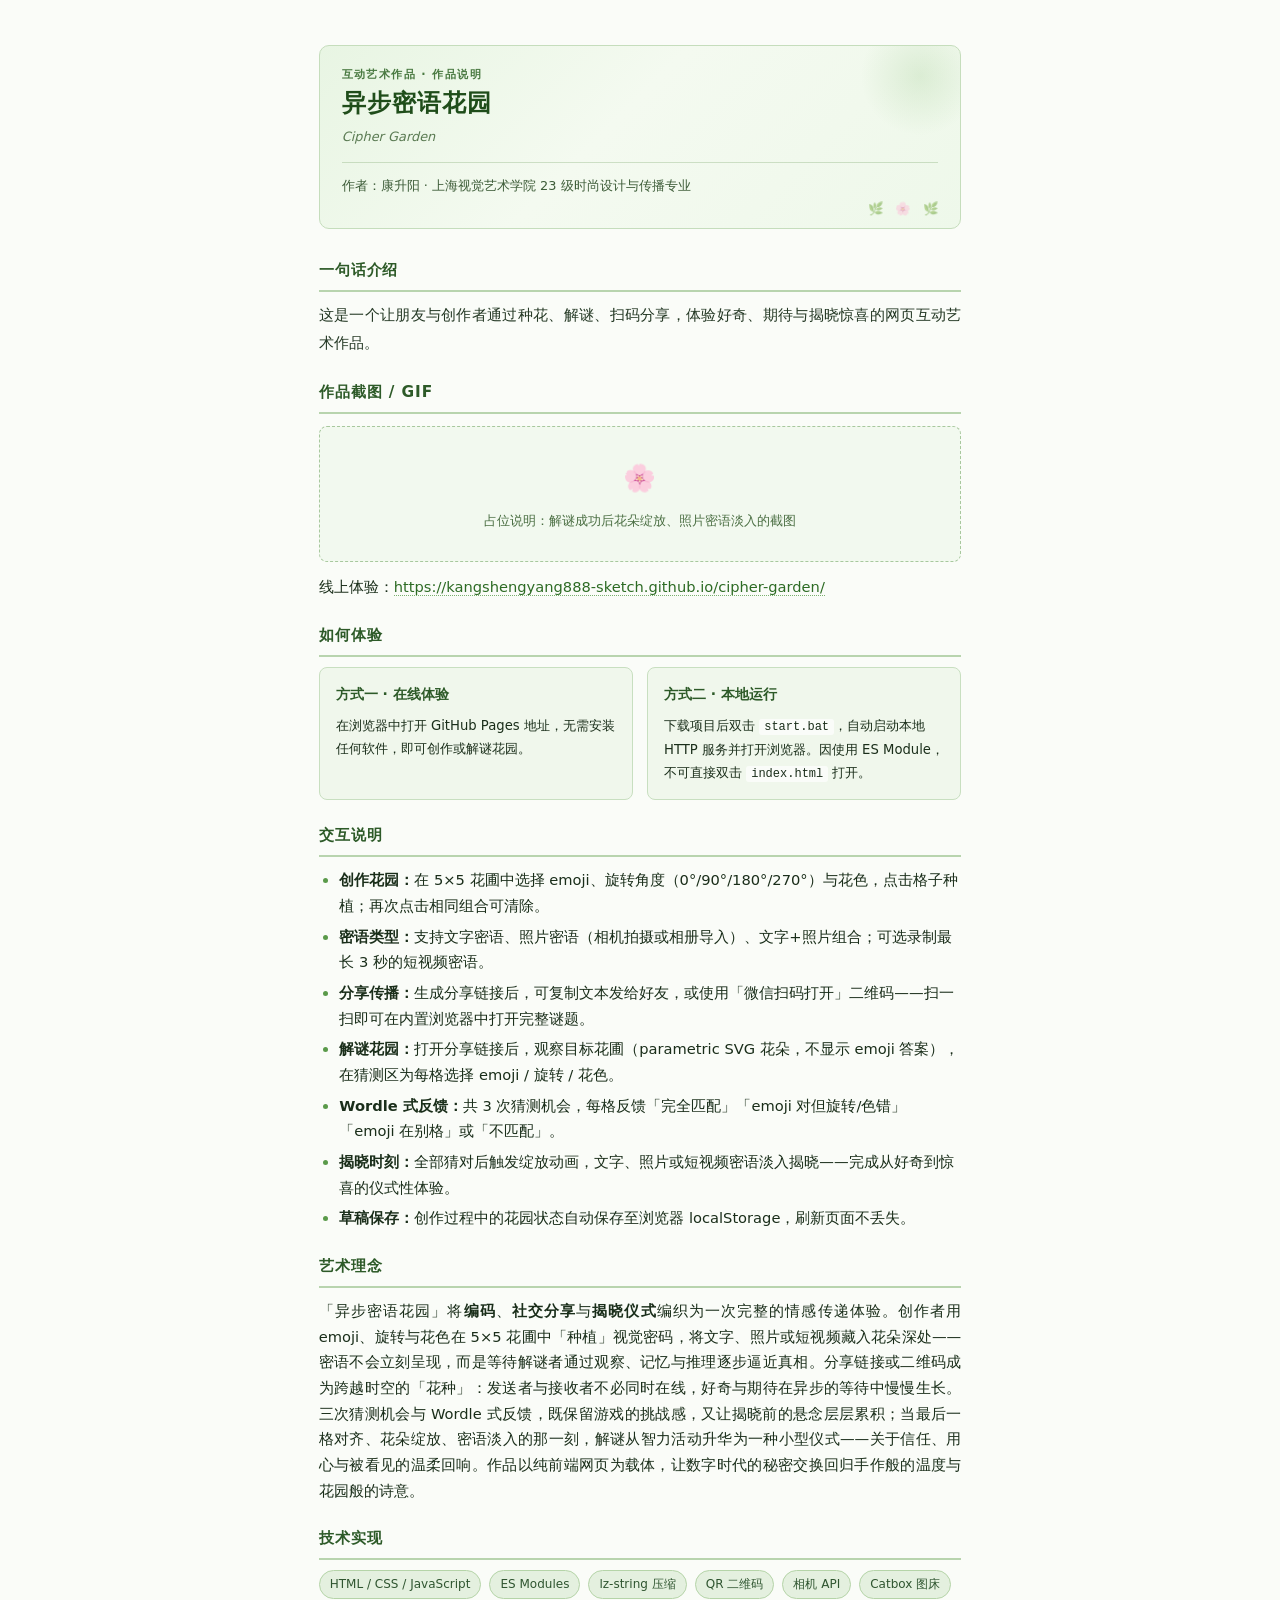
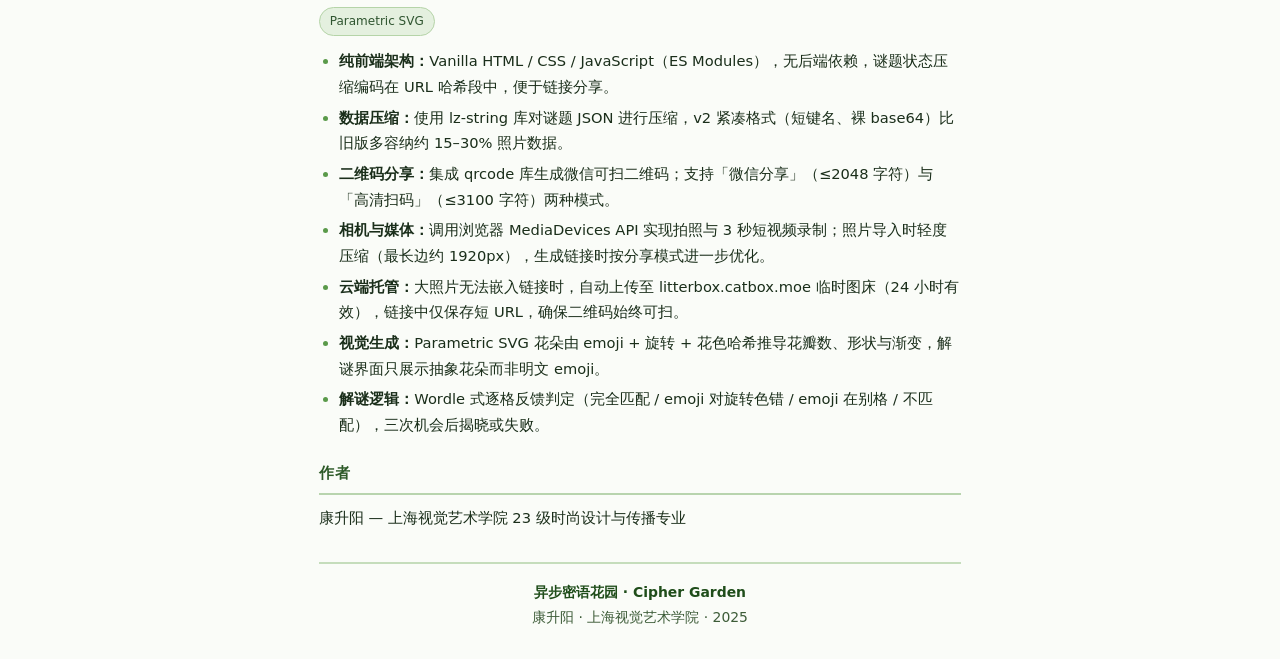
==== docs/作品说明.html @ 356e9d9a "Add print-ready project documentation for school submission. Includes Chinese HTML work description " ====
<!DOCTYPE html>
<html lang="zh-CN">
<head>
  <meta charset="UTF-8">
  <meta name="viewport" content="width=device-width, initial-scale=1.0">
  <title>异步密语花园 · 作品说明</title>
  <style>
    @page {
      size: A4;
      margin: 22mm 20mm 24mm;
    }

    *, *::before, *::after {
      box-sizing: border-box;
    }

    html {
      font-size: 11pt;
      -webkit-print-color-adjust: exact;
      print-color-adjust: exact;
    }

    body {
      margin: 0;
      padding: 0;
      font-family: system-ui, "PingFang SC", "Microsoft YaHei", "Noto Sans SC", sans-serif;
      color: #1a2e1a;
      line-height: 1.75;
      background: #fafcf8;
    }

    .page {
      max-width: 170mm;
      margin: 0 auto;
      padding: 12mm 0 8mm;
    }

    /* Decorative header */
    .doc-header {
      position: relative;
      padding: 18px 22px 20px;
      margin-bottom: 28px;
      border-radius: 10px;
      background: linear-gradient(135deg, #e8f5e3 0%, #f4faf0 45%, #eef8ea 100%);
      border: 1px solid #c5ddbc;
      overflow: hidden;
    }

    .doc-header::before {
      content: "";
      position: absolute;
      top: -30px;
      right: -20px;
      width: 120px;
      height: 120px;
      border-radius: 50%;
      background: radial-gradient(circle, rgba(120, 180, 100, 0.18) 0%, transparent 70%);
    }

    .doc-header::after {
      content: "🌿 🌸 🌿";
      position: absolute;
      bottom: 8px;
      right: 18px;
      font-size: 0.85rem;
      letter-spacing: 0.3em;
      opacity: 0.45;
    }

    .doc-header .subtitle {
      margin: 0 0 4px;
      font-size: 0.78rem;
      letter-spacing: 0.12em;
      text-transform: uppercase;
      color: #4a7a42;
      font-weight: 600;
    }

    .doc-header h1 {
      margin: 0 0 6px;
      font-size: 1.65rem;
      font-weight: 700;
      color: #1f4d1a;
      letter-spacing: 0.04em;
      line-height: 1.3;
    }

    .doc-header .en-title {
      margin: 0;
      font-size: 0.88rem;
      color: #5a7a52;
      font-style: italic;
    }

    .author-line {
      margin-top: 14px;
      padding-top: 12px;
      border-top: 1px solid rgba(90, 140, 70, 0.25);
      font-size: 0.88rem;
      color: #3d5c38;
    }

    /* Sections */
    section {
      margin-bottom: 22px;
      page-break-inside: avoid;
    }

    h2 {
      margin: 0 0 10px;
      padding-bottom: 6px;
      font-size: 1.05rem;
      font-weight: 700;
      color: #2d5a28;
      border-bottom: 2px solid #b8d4ae;
      letter-spacing: 0.06em;
    }

    p {
      margin: 0 0 10px;
      text-align: justify;
      text-justify: inter-ideograph;
    }

    .lead {
      font-size: 1.02rem;
      color: #243824;
      font-weight: 500;
      line-height: 1.85;
    }

    ul, ol {
      margin: 0 0 10px;
      padding-left: 1.4em;
    }

    li {
      margin-bottom: 5px;
    }

    li::marker {
      color: #5a9a4a;
    }

    .screenshot-placeholder {
      margin: 12px 0;
      padding: 28px 20px;
      text-align: center;
      border: 1.5px dashed #a8c89e;
      border-radius: 8px;
      background: #f2f9ef;
      color: #4a6e42;
      font-size: 0.92rem;
    }

    .screenshot-placeholder .icon {
      display: block;
      font-size: 1.8rem;
      margin-bottom: 8px;
      opacity: 0.7;
    }

    a {
      color: #2d6b24;
      text-decoration: none;
      border-bottom: 1px dotted #7ab06e;
      word-break: break-all;
    }

    .experience-grid {
      display: grid;
      grid-template-columns: 1fr 1fr;
      gap: 14px;
      margin-top: 8px;
    }

    .experience-card {
      padding: 14px 16px;
      border-radius: 8px;
      background: #f0f7ec;
      border: 1px solid #c8dfc0;
    }

    .experience-card h3 {
      margin: 0 0 8px;
      font-size: 0.95rem;
      color: #2d5a28;
    }

    .experience-card p {
      margin: 0;
      font-size: 0.9rem;
      text-align: left;
    }

    .experience-card code {
      font-family: Consolas, "Courier New", monospace;
      font-size: 0.82rem;
      background: rgba(255, 255, 255, 0.7);
      padding: 1px 5px;
      border-radius: 3px;
    }

    .tech-tags {
      display: flex;
      flex-wrap: wrap;
      gap: 8px;
      margin: 10px 0 12px;
    }

    .tech-tag {
      display: inline-block;
      padding: 3px 10px;
      font-size: 0.82rem;
      background: #e4f0df;
      border: 1px solid #b5d4a8;
      border-radius: 999px;
      color: #2f5530;
    }

    .footer-author {
      margin-top: 32px;
      padding-top: 16px;
      border-top: 2px solid #c5ddbc;
      text-align: center;
      font-size: 0.95rem;
      color: #3d5c38;
    }

    .footer-author strong {
      color: #1f4d1a;
    }

    @media print {
      body {
        background: #fff;
      }

      .page {
        padding: 0;
        max-width: none;
      }

      .experience-grid {
        grid-template-columns: 1fr 1fr;
      }
    }
  </style>
</head>
<body>
  <div class="page">
    <header class="doc-header">
      <p class="subtitle">互动艺术作品 · 作品说明</p>
      <h1>异步密语花园</h1>
      <p class="en-title">Cipher Garden</p>
      <p class="author-line">作者：康升阳 · 上海视觉艺术学院 23 级时尚设计与传播专业</p>
    </header>

    <section id="intro">
      <h2>一句话介绍</h2>
      <p class="lead">这是一个让朋友与创作者通过种花、解谜、扫码分享，体验好奇、期待与揭晓惊喜的网页互动艺术作品。</p>
    </section>

    <section id="screenshots">
      <h2>作品截图 / GIF</h2>
      <div class="screenshot-placeholder">
        <span class="icon">🌸</span>
        占位说明：解谜成功后花朵绽放、照片密语淡入的截图
      </div>
      <p>线上体验：<a href="https://kangshengyang888-sketch.github.io/cipher-garden/">https://kangshengyang888-sketch.github.io/cipher-garden/</a></p>
    </section>

    <section id="experience">
      <h2>如何体验</h2>
      <div class="experience-grid">
        <div class="experience-card">
          <h3>方式一 · 在线体验</h3>
          <p>在浏览器中打开 GitHub Pages 地址，无需安装任何软件，即可创作或解谜花园。</p>
        </div>
        <div class="experience-card">
          <h3>方式二 · 本地运行</h3>
          <p>下载项目后双击 <code>start.bat</code>，自动启动本地 HTTP 服务并打开浏览器。因使用 ES Module，不可直接双击 <code>index.html</code> 打开。</p>
        </div>
      </div>
    </section>

    <section id="interaction">
      <h2>交互说明</h2>
      <ul>
        <li><strong>创作花园：</strong>在 5×5 花圃中选择 emoji、旋转角度（0°/90°/180°/270°）与花色，点击格子种植；再次点击相同组合可清除。</li>
        <li><strong>密语类型：</strong>支持文字密语、照片密语（相机拍摄或相册导入）、文字+照片组合；可选录制最长 3 秒的短视频密语。</li>
        <li><strong>分享传播：</strong>生成分享链接后，可复制文本发给好友，或使用「微信扫码打开」二维码——扫一扫即可在内置浏览器中打开完整谜题。</li>
        <li><strong>解谜花园：</strong>打开分享链接后，观察目标花圃（parametric SVG 花朵，不显示 emoji 答案），在猜测区为每格选择 emoji / 旋转 / 花色。</li>
        <li><strong>Wordle 式反馈：</strong>共 3 次猜测机会，每格反馈「完全匹配」「emoji 对但旋转/色错」「emoji 在别格」或「不匹配」。</li>
        <li><strong>揭晓时刻：</strong>全部猜对后触发绽放动画，文字、照片或短视频密语淡入揭晓——完成从好奇到惊喜的仪式性体验。</li>
        <li><strong>草稿保存：</strong>创作过程中的花园状态自动保存至浏览器 localStorage，刷新页面不丢失。</li>
      </ul>
    </section>

    <section id="concept">
      <h2>艺术理念</h2>
      <p>「异步密语花园」将<strong>编码</strong>、<strong>社交分享</strong>与<strong>揭晓仪式</strong>编织为一次完整的情感传递体验。创作者用 emoji、旋转与花色在 5×5 花圃中「种植」视觉密码，将文字、照片或短视频藏入花朵深处——密语不会立刻呈现，而是等待解谜者通过观察、记忆与推理逐步逼近真相。分享链接或二维码成为跨越时空的「花种」：发送者与接收者不必同时在线，好奇与期待在异步的等待中慢慢生长。三次猜测机会与 Wordle 式反馈，既保留游戏的挑战感，又让揭晓前的悬念层层累积；当最后一格对齐、花朵绽放、密语淡入的那一刻，解谜从智力活动升华为一种小型仪式——关于信任、用心与被看见的温柔回响。作品以纯前端网页为载体，让数字时代的秘密交换回归手作般的温度与花园般的诗意。</p>
    </section>

    <section id="tech">
      <h2>技术实现</h2>
      <div class="tech-tags">
        <span class="tech-tag">HTML / CSS / JavaScript</span>
        <span class="tech-tag">ES Modules</span>
        <span class="tech-tag">lz-string 压缩</span>
        <span class="tech-tag">QR 二维码</span>
        <span class="tech-tag">相机 API</span>
        <span class="tech-tag">Catbox 图床</span>
        <span class="tech-tag">Parametric SVG</span>
      </div>
      <ul>
        <li><strong>纯前端架构：</strong>Vanilla HTML / CSS / JavaScript（ES Modules），无后端依赖，谜题状态压缩编码在 URL 哈希段中，便于链接分享。</li>
        <li><strong>数据压缩：</strong>使用 lz-string 库对谜题 JSON 进行压缩，v2 紧凑格式（短键名、裸 base64）比旧版多容纳约 15–30% 照片数据。</li>
        <li><strong>二维码分享：</strong>集成 qrcode 库生成微信可扫二维码；支持「微信分享」（≤2048 字符）与「高清扫码」（≤3100 字符）两种模式。</li>
        <li><strong>相机与媒体：</strong>调用浏览器 MediaDevices API 实现拍照与 3 秒短视频录制；照片导入时轻度压缩（最长边约 1920px），生成链接时按分享模式进一步优化。</li>
        <li><strong>云端托管：</strong>大照片无法嵌入链接时，自动上传至 litterbox.catbox.moe 临时图床（24 小时有效），链接中仅保存短 URL，确保二维码始终可扫。</li>
        <li><strong>视觉生成：</strong>Parametric SVG 花朵由 emoji + 旋转 + 花色哈希推导花瓣数、形状与渐变，解谜界面只展示抽象花朵而非明文 emoji。</li>
        <li><strong>解谜逻辑：</strong>Wordle 式逐格反馈判定（完全匹配 / emoji 对旋转色错 / emoji 在别格 / 不匹配），三次机会后揭晓或失败。</li>
      </ul>
    </section>

    <section id="author">
      <h2>作者</h2>
      <p>康升阳 — 上海视觉艺术学院 23 级时尚设计与传播专业</p>
    </section>

    <footer class="footer-author">
      <strong>异步密语花园 · Cipher Garden</strong><br>
      康升阳 · 上海视觉艺术学院 · 2025
    </footer>
  </div>
</body>
</html>
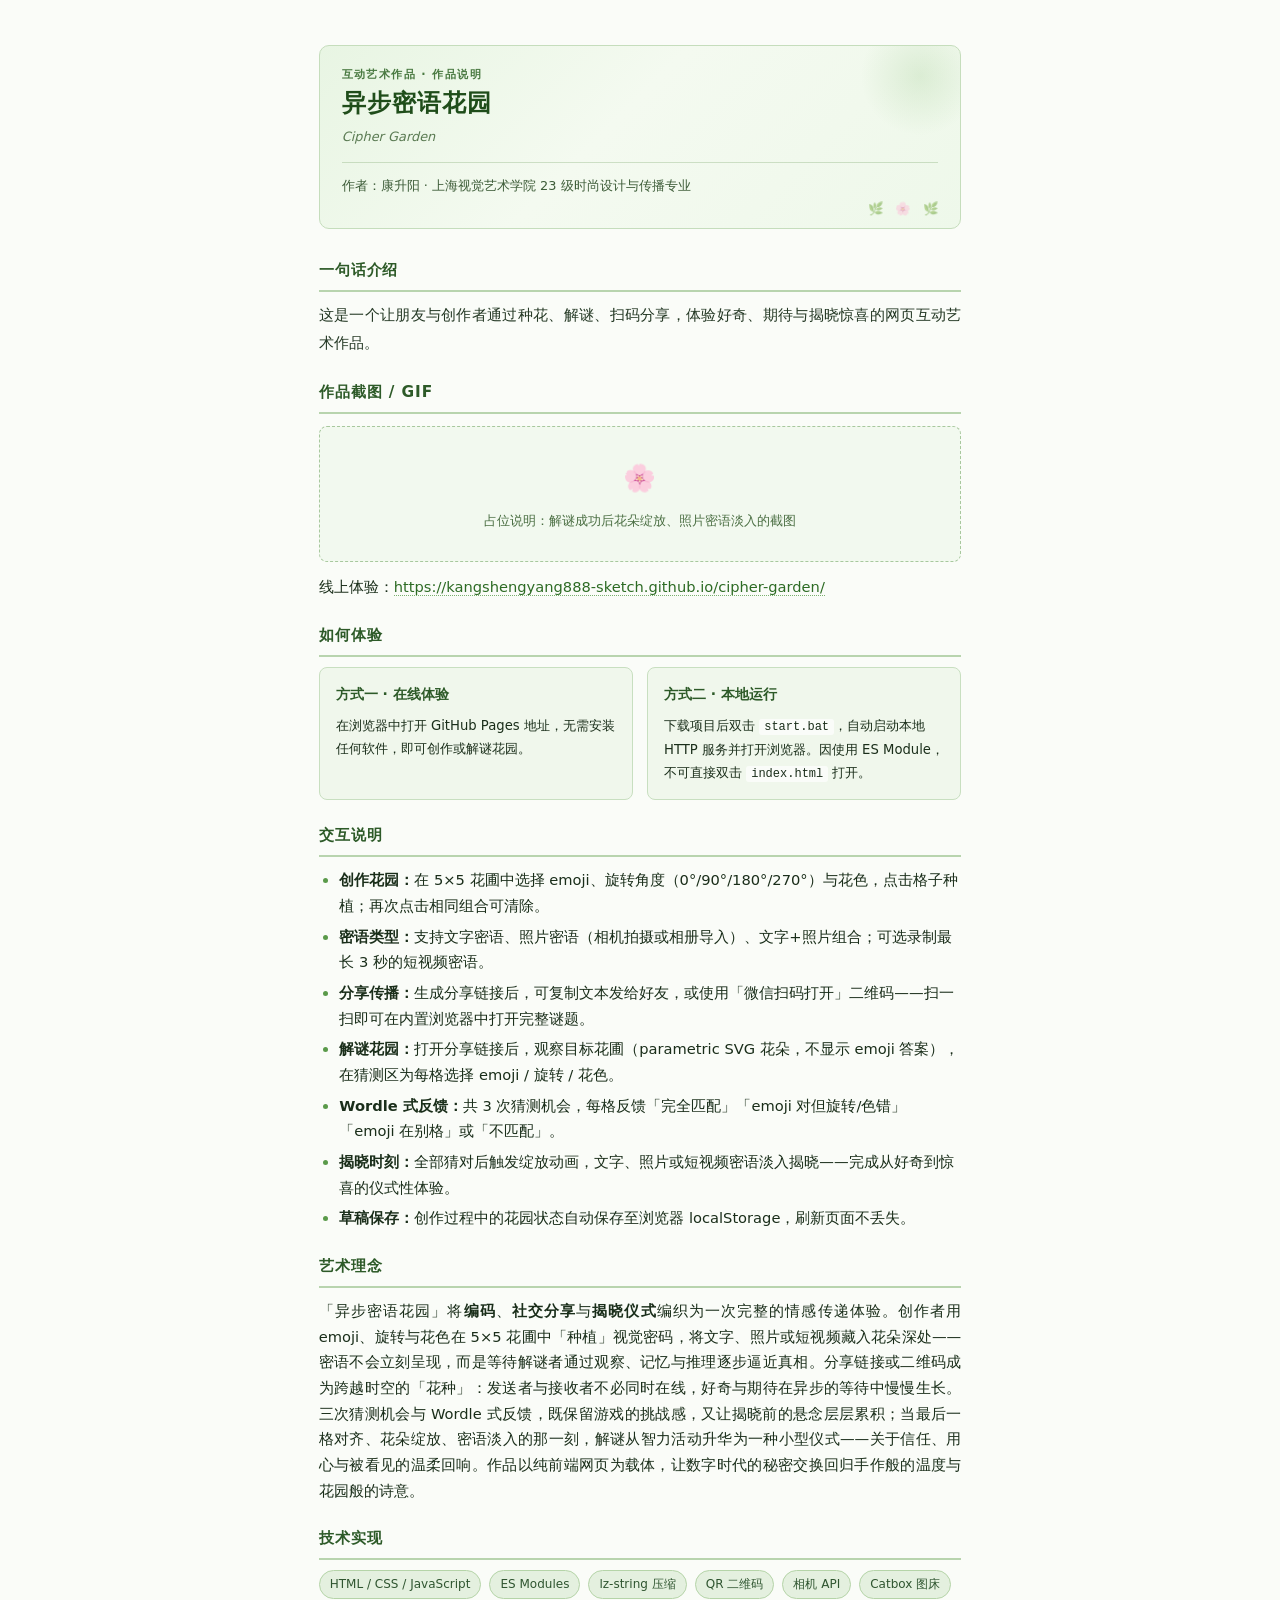
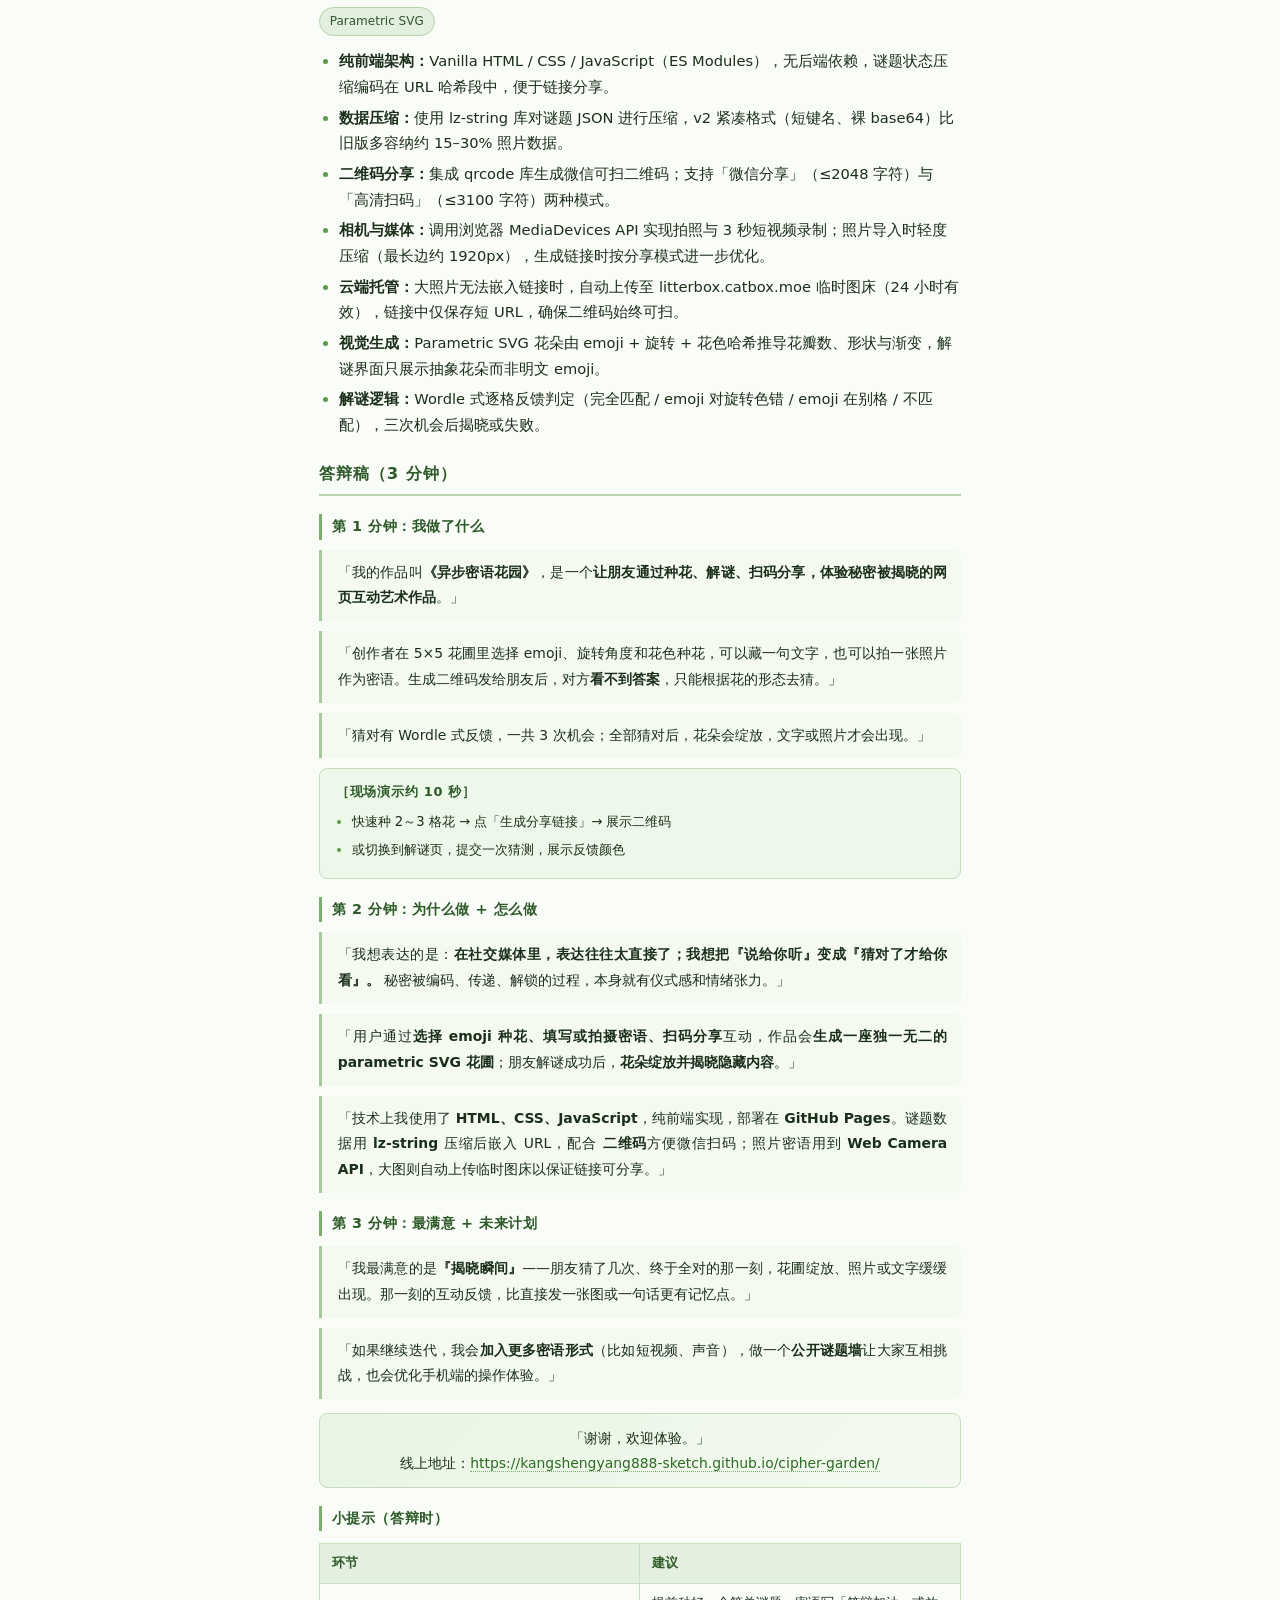
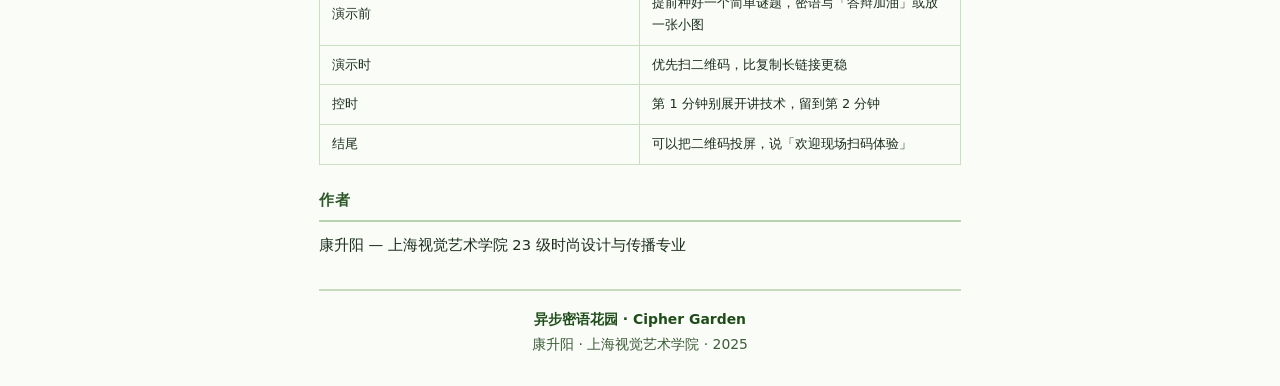
==== commit f98f1cfa: "Add 3-minute presentation script to project documentation. Include full defense speech, demo tips, a" ====
--- a/docs/作品说明.html
+++ b/docs/作品说明.html
@@ -229,6 +229,94 @@
 
     .footer-author strong {
       color: #1f4d1a;
+    }
+
+    /* Presentation script */
+    .script-section {
+      page-break-before: always;
+    }
+
+    .script-section h2 {
+      font-size: 1.12rem;
+    }
+
+    .script-section h3 {
+      margin: 18px 0 10px;
+      padding-left: 10px;
+      font-size: 0.98rem;
+      font-weight: 700;
+      color: #2d5a28;
+      border-left: 3px solid #7ab06e;
+      letter-spacing: 0.04em;
+    }
+
+    .script-quote {
+      margin: 0 0 10px;
+      padding: 10px 14px 10px 16px;
+      border-left: 3px solid #a8c89e;
+      border-radius: 0 6px 6px 0;
+      background: #f4faf0;
+      font-size: 0.95rem;
+      line-height: 1.85;
+      text-align: justify;
+      text-justify: inter-ideograph;
+    }
+
+    .script-demo {
+      margin: 10px 0 14px;
+      padding: 12px 16px;
+      border-radius: 8px;
+      background: #eef8ea;
+      border: 1px solid #c5ddbc;
+      font-size: 0.9rem;
+    }
+
+    .script-demo strong {
+      display: block;
+      margin-bottom: 6px;
+      color: #2d5a28;
+      font-size: 0.88rem;
+      letter-spacing: 0.06em;
+    }
+
+    .script-demo ul {
+      margin: 0;
+      padding-left: 1.2em;
+    }
+
+    .script-closing {
+      margin-top: 14px;
+      padding: 12px 16px;
+      text-align: center;
+      border-radius: 8px;
+      background: linear-gradient(135deg, #e8f5e3 0%, #f4faf0 100%);
+      border: 1px solid #c5ddbc;
+      font-size: 0.95rem;
+    }
+
+    .tips-table {
+      width: 100%;
+      margin: 12px 0 0;
+      border-collapse: collapse;
+      font-size: 0.88rem;
+    }
+
+    .tips-table th,
+    .tips-table td {
+      padding: 8px 12px;
+      text-align: left;
+      border: 1px solid #c8dfc0;
+    }
+
+    .tips-table th {
+      background: #e4f0df;
+      color: #2d5a28;
+      font-weight: 600;
+      width: 22%;
+    }
+
+    .tips-table td {
+      background: #fafcf8;
     }
 
     @media print {
@@ -324,6 +412,63 @@
       </ul>
     </section>
 
+    <section id="presentation" class="script-section">
+      <h2>答辩稿（3 分钟）</h2>
+
+      <h3>第 1 分钟：我做了什么</h3>
+      <p class="script-quote">「我的作品叫<strong>《异步密语花园》</strong>，是一个<strong>让朋友通过种花、解谜、扫码分享，体验秘密被揭晓的网页互动艺术作品</strong>。」</p>
+      <p class="script-quote">「创作者在 5×5 花圃里选择 emoji、旋转角度和花色种花，可以藏一句文字，也可以拍一张照片作为密语。生成二维码发给朋友后，对方<strong>看不到答案</strong>，只能根据花的形态去猜。」</p>
+      <p class="script-quote">「猜对有 Wordle 式反馈，一共 3 次机会；全部猜对后，花朵会绽放，文字或照片才会出现。」</p>
+      <div class="script-demo">
+        <strong>［现场演示约 10 秒］</strong>
+        <ul>
+          <li>快速种 2～3 格花 → 点「生成分享链接」→ 展示二维码</li>
+          <li>或切换到解谜页，提交一次猜测，展示反馈颜色</li>
+        </ul>
+      </div>
+
+      <h3>第 2 分钟：为什么做 + 怎么做</h3>
+      <p class="script-quote">「我想表达的是：<strong>在社交媒体里，表达往往太直接了；我想把『说给你听』变成『猜对了才给你看』。</strong> 秘密被编码、传递、解锁的过程，本身就有仪式感和情绪张力。」</p>
+      <p class="script-quote">「用户通过<strong>选择 emoji 种花、填写或拍摄密语、扫码分享</strong>互动，作品会<strong>生成一座独一无二的 parametric SVG 花圃</strong>；朋友解谜成功后，<strong>花朵绽放并揭晓隐藏内容</strong>。」</p>
+      <p class="script-quote">「技术上我使用了 <strong>HTML、CSS、JavaScript</strong>，纯前端实现，部署在 <strong>GitHub Pages</strong>。谜题数据用 <strong>lz-string</strong> 压缩后嵌入 URL，配合 <strong>二维码</strong>方便微信扫码；照片密语用到 <strong>Web Camera API</strong>，大图则自动上传临时图床以保证链接可分享。」</p>
+
+      <h3>第 3 分钟：最满意 + 未来计划</h3>
+      <p class="script-quote">「我最满意的是<strong>『揭晓瞬间』</strong>——朋友猜了几次、终于全对的那一刻，花圃绽放、照片或文字缓缓出现。那一刻的互动反馈，比直接发一张图或一句话更有记忆点。」</p>
+      <p class="script-quote">「如果继续迭代，我会<strong>加入更多密语形式</strong>（比如短视频、声音），做一个<strong>公开谜题墙</strong>让大家互相挑战，也会优化手机端的操作体验。」</p>
+      <div class="script-closing">
+        「谢谢，欢迎体验。」<br>
+        线上地址：<a href="https://kangshengyang888-sketch.github.io/cipher-garden/">https://kangshengyang888-sketch.github.io/cipher-garden/</a>
+      </div>
+
+      <h3>小提示（答辩时）</h3>
+      <table class="tips-table">
+        <thead>
+          <tr>
+            <th>环节</th>
+            <th>建议</th>
+          </tr>
+        </thead>
+        <tbody>
+          <tr>
+            <td>演示前</td>
+            <td>提前种好一个简单谜题，密语写「答辩加油」或放一张小图</td>
+          </tr>
+          <tr>
+            <td>演示时</td>
+            <td>优先扫二维码，比复制长链接更稳</td>
+          </tr>
+          <tr>
+            <td>控时</td>
+            <td>第 1 分钟别展开讲技术，留到第 2 分钟</td>
+          </tr>
+          <tr>
+            <td>结尾</td>
+            <td>可以把二维码投屏，说「欢迎现场扫码体验」</td>
+          </tr>
+        </tbody>
+      </table>
+    </section>
+
     <section id="author">
       <h2>作者</h2>
       <p>康升阳 — 上海视觉艺术学院 23 级时尚设计与传播专业</p>
